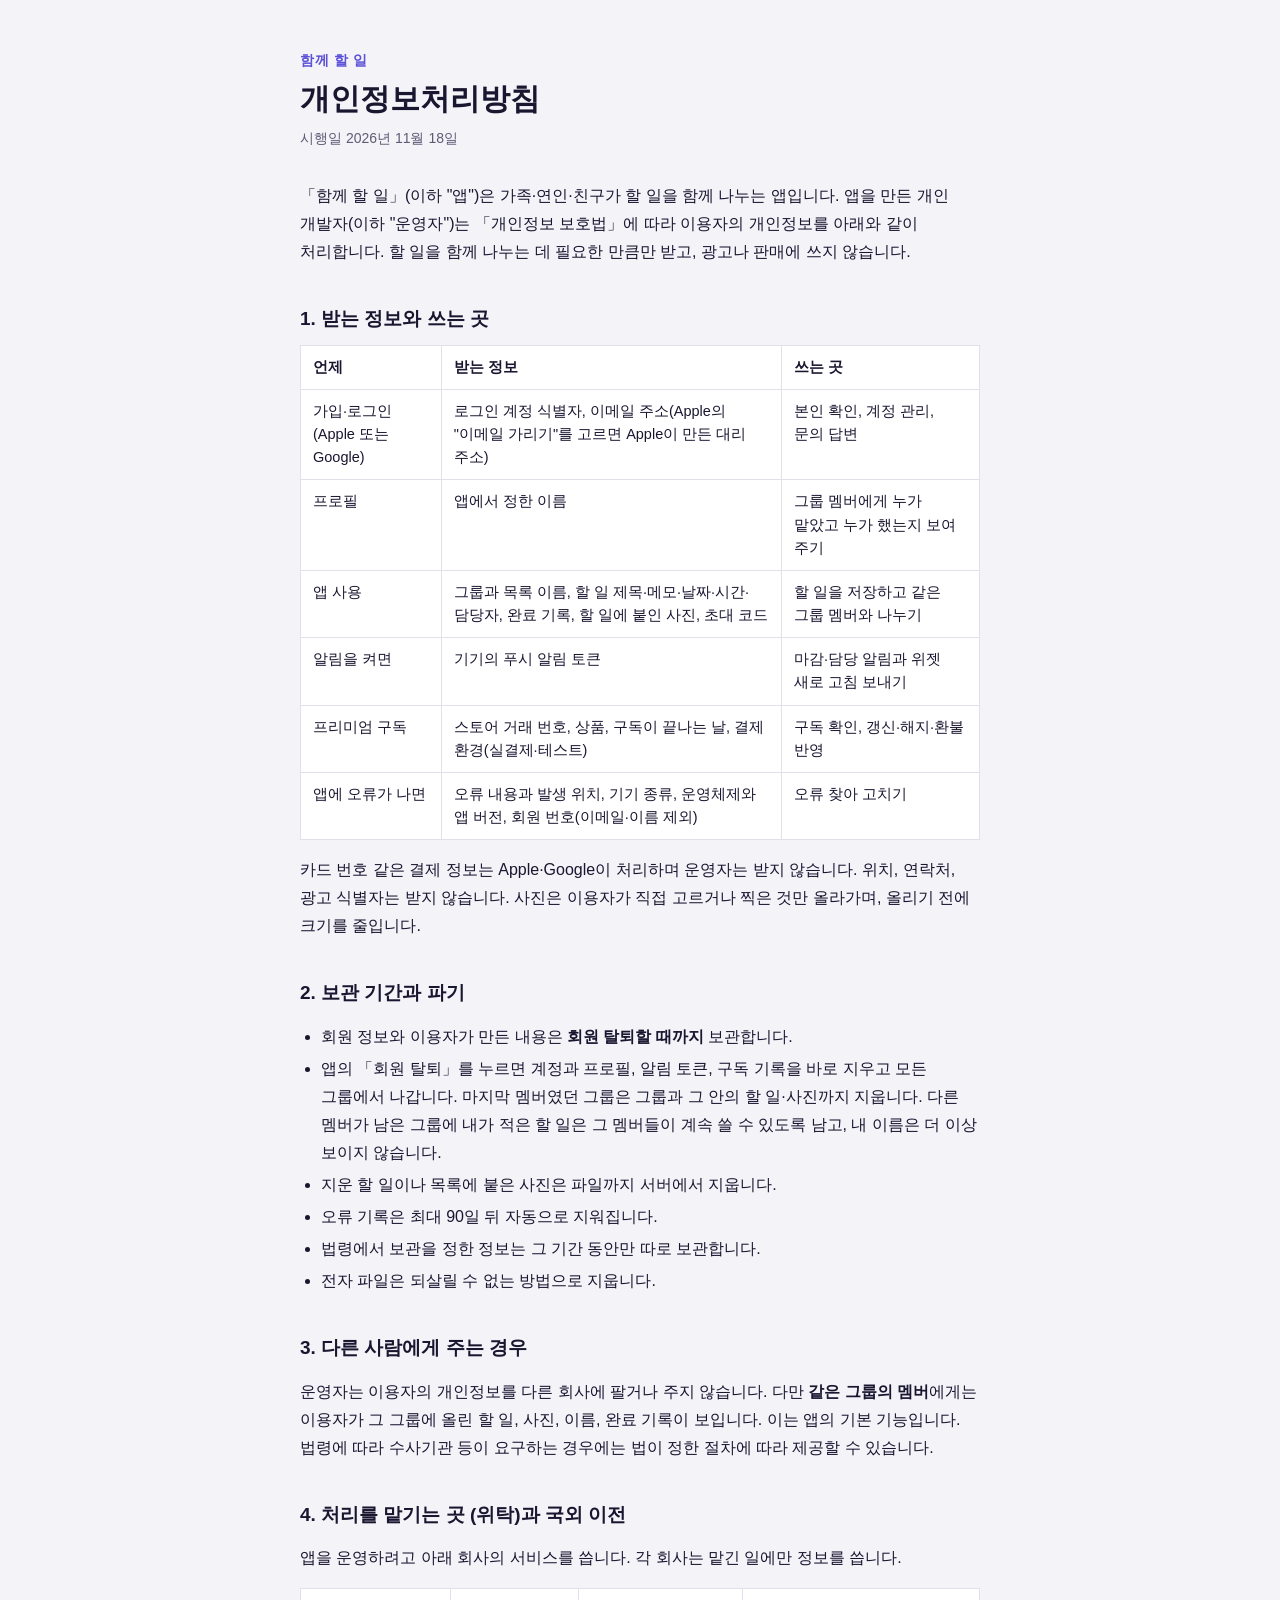
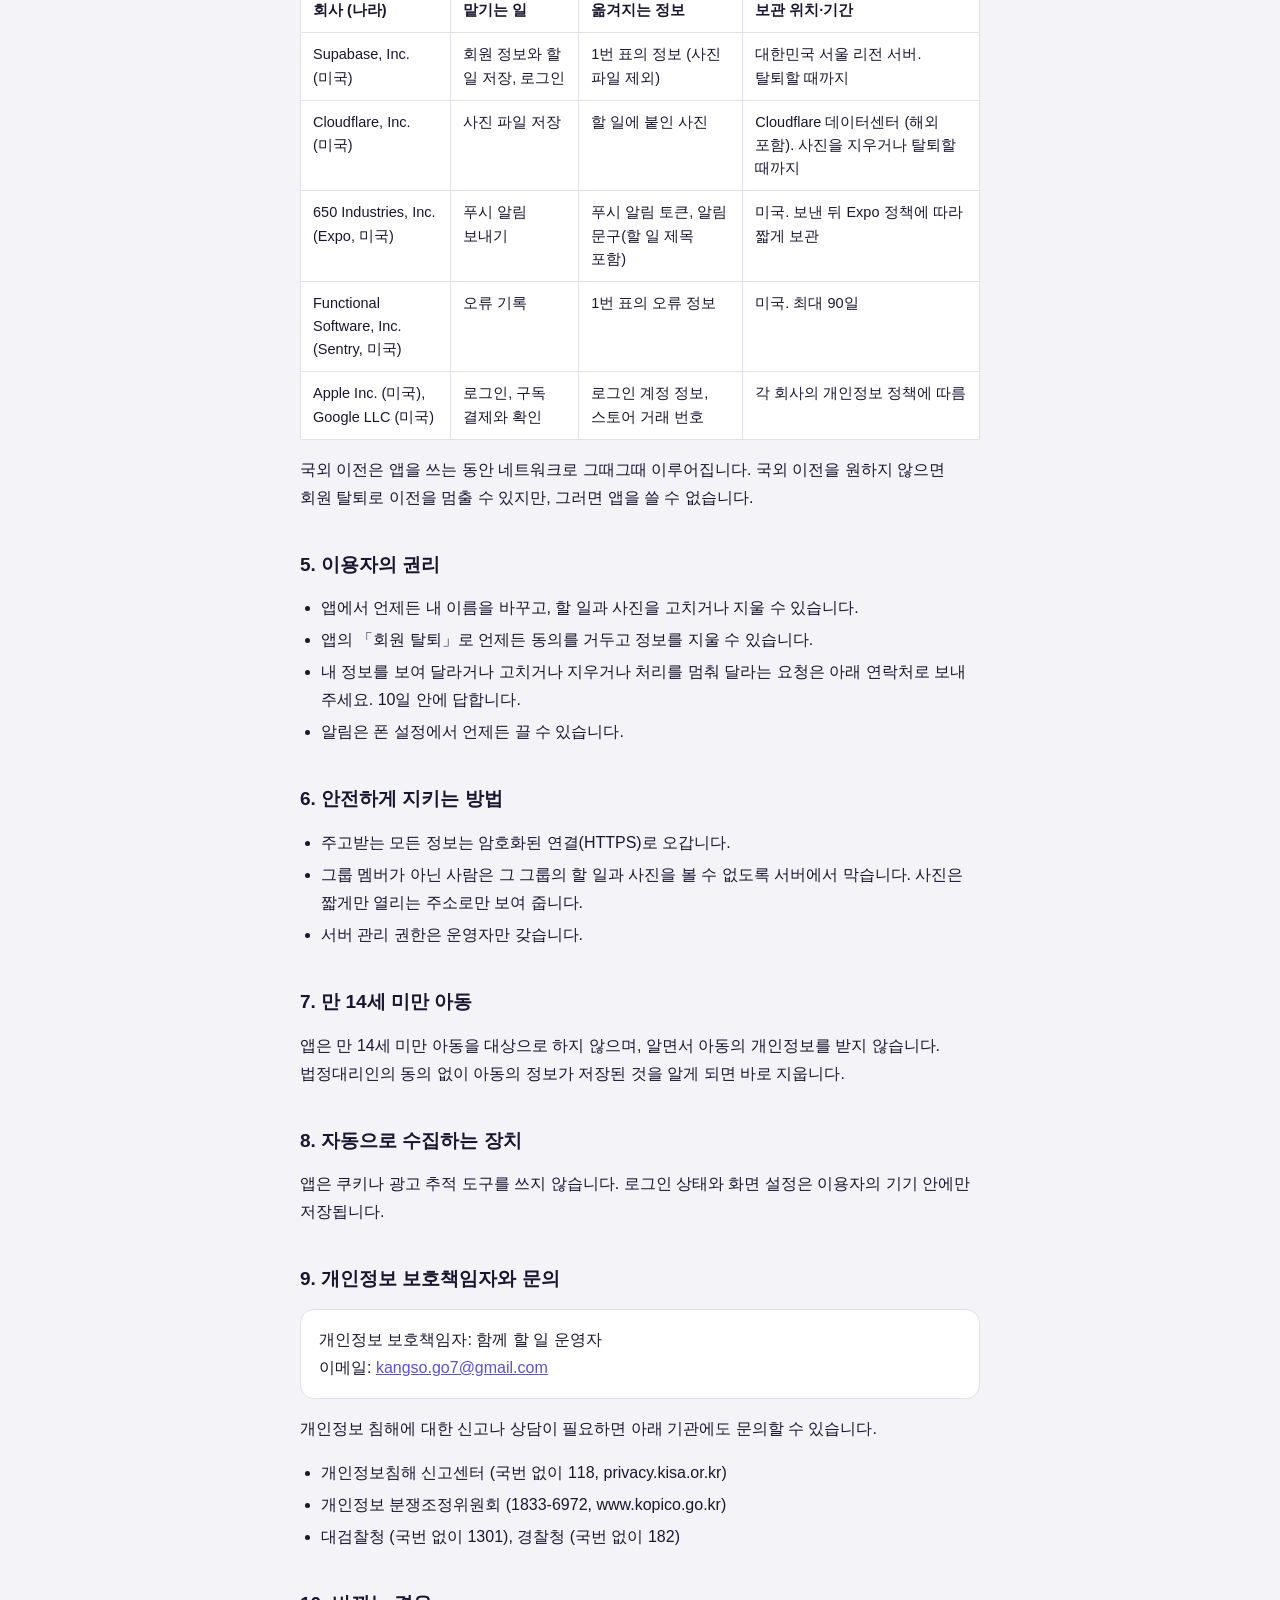
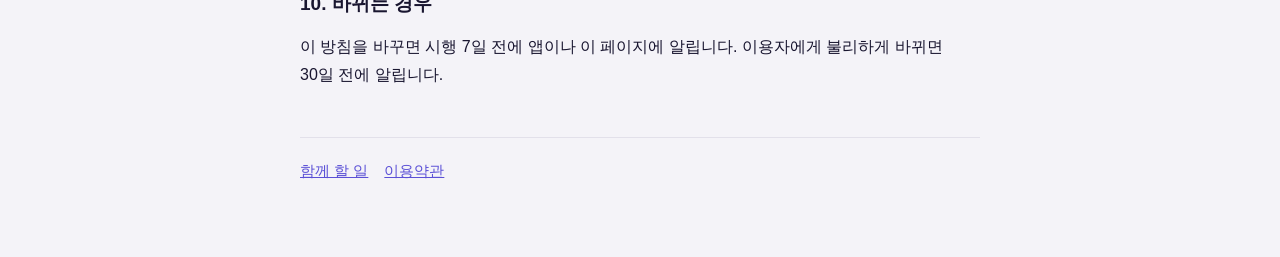
==== privacy.html @ c5f5b095 "Privacy policy and terms for 함께 할 일" ====
<!doctype html>
<html lang="ko">
<head>
<meta charset="utf-8">
<meta name="viewport" content="width=device-width, initial-scale=1, viewport-fit=cover">
<title>개인정보처리방침 · 함께 할 일</title>
<link rel="stylesheet" href="style.css">
</head>
<body>
<main>
<p class="eyebrow">함께 할 일</p>
<h1>개인정보처리방침</h1>
<p class="meta">시행일 2026년 11월 18일</p>

<p>「함께 할 일」(이하 "앱")은 가족·연인·친구가 할 일을 함께 나누는 앱입니다. 앱을 만든 개인 개발자(이하 "운영자")는 「개인정보 보호법」에 따라 이용자의 개인정보를 아래와 같이 처리합니다. 할 일을 함께 나누는 데 필요한 만큼만 받고, 광고나 판매에 쓰지 않습니다.</p>

<h2>1. 받는 정보와 쓰는 곳</h2>
<div class="table">
<table>
<thead><tr><th>언제</th><th>받는 정보</th><th>쓰는 곳</th></tr></thead>
<tbody>
<tr><td>가입·로그인 (Apple 또는 Google)</td><td>로그인 계정 식별자, 이메일 주소(Apple의 "이메일 가리기"를 고르면 Apple이 만든 대리 주소)</td><td>본인 확인, 계정 관리, 문의 답변</td></tr>
<tr><td>프로필</td><td>앱에서 정한 이름</td><td>그룹 멤버에게 누가 맡았고 누가 했는지 보여 주기</td></tr>
<tr><td>앱 사용</td><td>그룹과 목록 이름, 할 일 제목·메모·날짜·시간·담당자, 완료 기록, 할 일에 붙인 사진, 초대 코드</td><td>할 일을 저장하고 같은 그룹 멤버와 나누기</td></tr>
<tr><td>알림을 켜면</td><td>기기의 푸시 알림 토큰</td><td>마감·담당 알림과 위젯 새로 고침 보내기</td></tr>
<tr><td>프리미엄 구독</td><td>스토어 거래 번호, 상품, 구독이 끝나는 날, 결제 환경(실결제·테스트)</td><td>구독 확인, 갱신·해지·환불 반영</td></tr>
<tr><td>앱에 오류가 나면</td><td>오류 내용과 발생 위치, 기기 종류, 운영체제와 앱 버전, 회원 번호(이메일·이름 제외)</td><td>오류 찾아 고치기</td></tr>
</tbody>
</table>
</div>
<p>카드 번호 같은 결제 정보는 Apple·Google이 처리하며 운영자는 받지 않습니다. 위치, 연락처, 광고 식별자는 받지 않습니다. 사진은 이용자가 직접 고르거나 찍은 것만 올라가며, 올리기 전에 크기를 줄입니다.</p>

<h2>2. 보관 기간과 파기</h2>
<ul>
<li>회원 정보와 이용자가 만든 내용은 <b>회원 탈퇴할 때까지</b> 보관합니다.</li>
<li>앱의 「회원 탈퇴」를 누르면 계정과 프로필, 알림 토큰, 구독 기록을 바로 지우고 모든 그룹에서 나갑니다. 마지막 멤버였던 그룹은 그룹과 그 안의 할 일·사진까지 지웁니다. 다른 멤버가 남은 그룹에 내가 적은 할 일은 그 멤버들이 계속 쓸 수 있도록 남고, 내 이름은 더 이상 보이지 않습니다.</li>
<li>지운 할 일이나 목록에 붙은 사진은 파일까지 서버에서 지웁니다.</li>
<li>오류 기록은 최대 90일 뒤 자동으로 지워집니다.</li>
<li>법령에서 보관을 정한 정보는 그 기간 동안만 따로 보관합니다.</li>
<li>전자 파일은 되살릴 수 없는 방법으로 지웁니다.</li>
</ul>

<h2>3. 다른 사람에게 주는 경우</h2>
<p>운영자는 이용자의 개인정보를 다른 회사에 팔거나 주지 않습니다. 다만 <b>같은 그룹의 멤버</b>에게는 이용자가 그 그룹에 올린 할 일, 사진, 이름, 완료 기록이 보입니다. 이는 앱의 기본 기능입니다. 법령에 따라 수사기관 등이 요구하는 경우에는 법이 정한 절차에 따라 제공할 수 있습니다.</p>

<h2>4. 처리를 맡기는 곳 (위탁)과 국외 이전</h2>
<p>앱을 운영하려고 아래 회사의 서비스를 씁니다. 각 회사는 맡긴 일에만 정보를 씁니다.</p>
<div class="table">
<table>
<thead><tr><th>회사 (나라)</th><th>맡기는 일</th><th>옮겨지는 정보</th><th>보관 위치·기간</th></tr></thead>
<tbody>
<tr><td>Supabase, Inc. (미국)</td><td>회원 정보와 할 일 저장, 로그인</td><td>1번 표의 정보 (사진 파일 제외)</td><td>대한민국 서울 리전 서버. 탈퇴할 때까지</td></tr>
<tr><td>Cloudflare, Inc. (미국)</td><td>사진 파일 저장</td><td>할 일에 붙인 사진</td><td>Cloudflare 데이터센터 (해외 포함). 사진을 지우거나 탈퇴할 때까지</td></tr>
<tr><td>650 Industries, Inc. (Expo, 미국)</td><td>푸시 알림 보내기</td><td>푸시 알림 토큰, 알림 문구(할 일 제목 포함)</td><td>미국. 보낸 뒤 Expo 정책에 따라 짧게 보관</td></tr>
<tr><td>Functional Software, Inc. (Sentry, 미국)</td><td>오류 기록</td><td>1번 표의 오류 정보</td><td>미국. 최대 90일</td></tr>
<tr><td>Apple Inc. (미국), Google LLC (미국)</td><td>로그인, 구독 결제와 확인</td><td>로그인 계정 정보, 스토어 거래 번호</td><td>각 회사의 개인정보 정책에 따름</td></tr>
</tbody>
</table>
</div>
<p>국외 이전은 앱을 쓰는 동안 네트워크로 그때그때 이루어집니다. 국외 이전을 원하지 않으면 회원 탈퇴로 이전을 멈출 수 있지만, 그러면 앱을 쓸 수 없습니다.</p>

<h2>5. 이용자의 권리</h2>
<ul>
<li>앱에서 언제든 내 이름을 바꾸고, 할 일과 사진을 고치거나 지울 수 있습니다.</li>
<li>앱의 「회원 탈퇴」로 언제든 동의를 거두고 정보를 지울 수 있습니다.</li>
<li>내 정보를 보여 달라거나 고치거나 지우거나 처리를 멈춰 달라는 요청은 아래 연락처로 보내 주세요. 10일 안에 답합니다.</li>
<li>알림은 폰 설정에서 언제든 끌 수 있습니다.</li>
</ul>

<h2>6. 안전하게 지키는 방법</h2>
<ul>
<li>주고받는 모든 정보는 암호화된 연결(HTTPS)로 오갑니다.</li>
<li>그룹 멤버가 아닌 사람은 그 그룹의 할 일과 사진을 볼 수 없도록 서버에서 막습니다. 사진은 짧게만 열리는 주소로만 보여 줍니다.</li>
<li>서버 관리 권한은 운영자만 갖습니다.</li>
</ul>

<h2>7. 만 14세 미만 아동</h2>
<p>앱은 만 14세 미만 아동을 대상으로 하지 않으며, 알면서 아동의 개인정보를 받지 않습니다. 법정대리인의 동의 없이 아동의 정보가 저장된 것을 알게 되면 바로 지웁니다.</p>

<h2>8. 자동으로 수집하는 장치</h2>
<p>앱은 쿠키나 광고 추적 도구를 쓰지 않습니다. 로그인 상태와 화면 설정은 이용자의 기기 안에만 저장됩니다.</p>

<h2>9. 개인정보 보호책임자와 문의</h2>
<div class="note">
<p style="margin:0">개인정보 보호책임자: 함께 할 일 운영자<br>이메일: <a href="mailto:kangso.go7@gmail.com">kangso.go7@gmail.com</a></p>
</div>
<p>개인정보 침해에 대한 신고나 상담이 필요하면 아래 기관에도 문의할 수 있습니다.</p>
<ul>
<li>개인정보침해 신고센터 (국번 없이 118, privacy.kisa.or.kr)</li>
<li>개인정보 분쟁조정위원회 (1833-6972, www.kopico.go.kr)</li>
<li>대검찰청 (국번 없이 1301), 경찰청 (국번 없이 182)</li>
</ul>

<h2>10. 바뀌는 경우</h2>
<p>이 방침을 바꾸면 시행 7일 전에 앱이나 이 페이지에 알립니다. 이용자에게 불리하게 바뀌면 30일 전에 알립니다.</p>

<nav><a href="./">함께 할 일</a><a href="terms.html">이용약관</a></nav>
</main>
</body>
</html>
---- style.css ----
:root {
  --bg: #f4f3f8;
  --card: #ffffff;
  --text: #191630;
  --sub: #5f5b75;
  --line: #e2e0ea;
  --accent: #5b50d6;
  color-scheme: light;
}
@media (prefers-color-scheme: dark) {
  :root {
    --bg: #121119;
    --card: #1a1923;
    --text: #f5f4fa;
    --sub: #aaa7b8;
    --line: #2c2a38;
    --accent: #a29bf5;
    color-scheme: dark;
  }
}
* { box-sizing: border-box; }
body {
  margin: 0;
  background: var(--bg);
  color: var(--text);
  font: 16px/1.75 -apple-system, BlinkMacSystemFont, 'Apple SD Gothic Neo', 'Noto Sans KR', 'Malgun Gothic', sans-serif;
  word-break: keep-all;
  overflow-wrap: anywhere;
}
main {
  max-width: 720px;
  margin: 0 auto;
  padding-block: 48px 72px;
  padding-left: max(20px, env(safe-area-inset-left, 0px));
  padding-right: max(20px, env(safe-area-inset-right, 0px));
}
.eyebrow { margin: 0 0 6px; font-size: 14px; font-weight: 700; letter-spacing: 0.04em; color: var(--accent); }
h1 { margin: 0 0 8px; font-size: 30px; line-height: 1.3; text-wrap: balance; }
.meta { margin: 0 0 32px; color: var(--sub); font-size: 14px; }
h2 { margin: 40px 0 10px; font-size: 19px; line-height: 1.4; }
h3 { margin: 22px 0 6px; font-size: 16px; }
p, li { color: var(--text); }
ul, ol { padding-left: 1.3em; }
li + li { margin-top: 4px; }
a { color: var(--accent); }
.note { background: var(--card); border: 1px solid var(--line); border-radius: 14px; padding: 16px 18px; margin: 16px 0; }
.table { overflow-x: auto; margin: 12px 0; }
table { border-collapse: collapse; width: 100%; min-width: 560px; font-size: 14.5px; background: var(--card); }
th, td { border: 1px solid var(--line); padding: 10px 12px; text-align: left; vertical-align: top; line-height: 1.6; }
th { font-weight: 700; }
nav { display: flex; gap: 16px; flex-wrap: wrap; margin-top: 48px; padding-top: 20px; border-top: 1px solid var(--line); font-size: 15px; }
.cards { display: grid; gap: 12px; margin-top: 24px; }
.cards a { display: block; background: var(--card); border: 1px solid var(--line); border-radius: 16px; padding: 18px 20px; text-decoration: none; color: var(--text); font-weight: 700; font-size: 17px; }
.cards a span { display: block; font-weight: 400; font-size: 14px; color: var(--sub); }
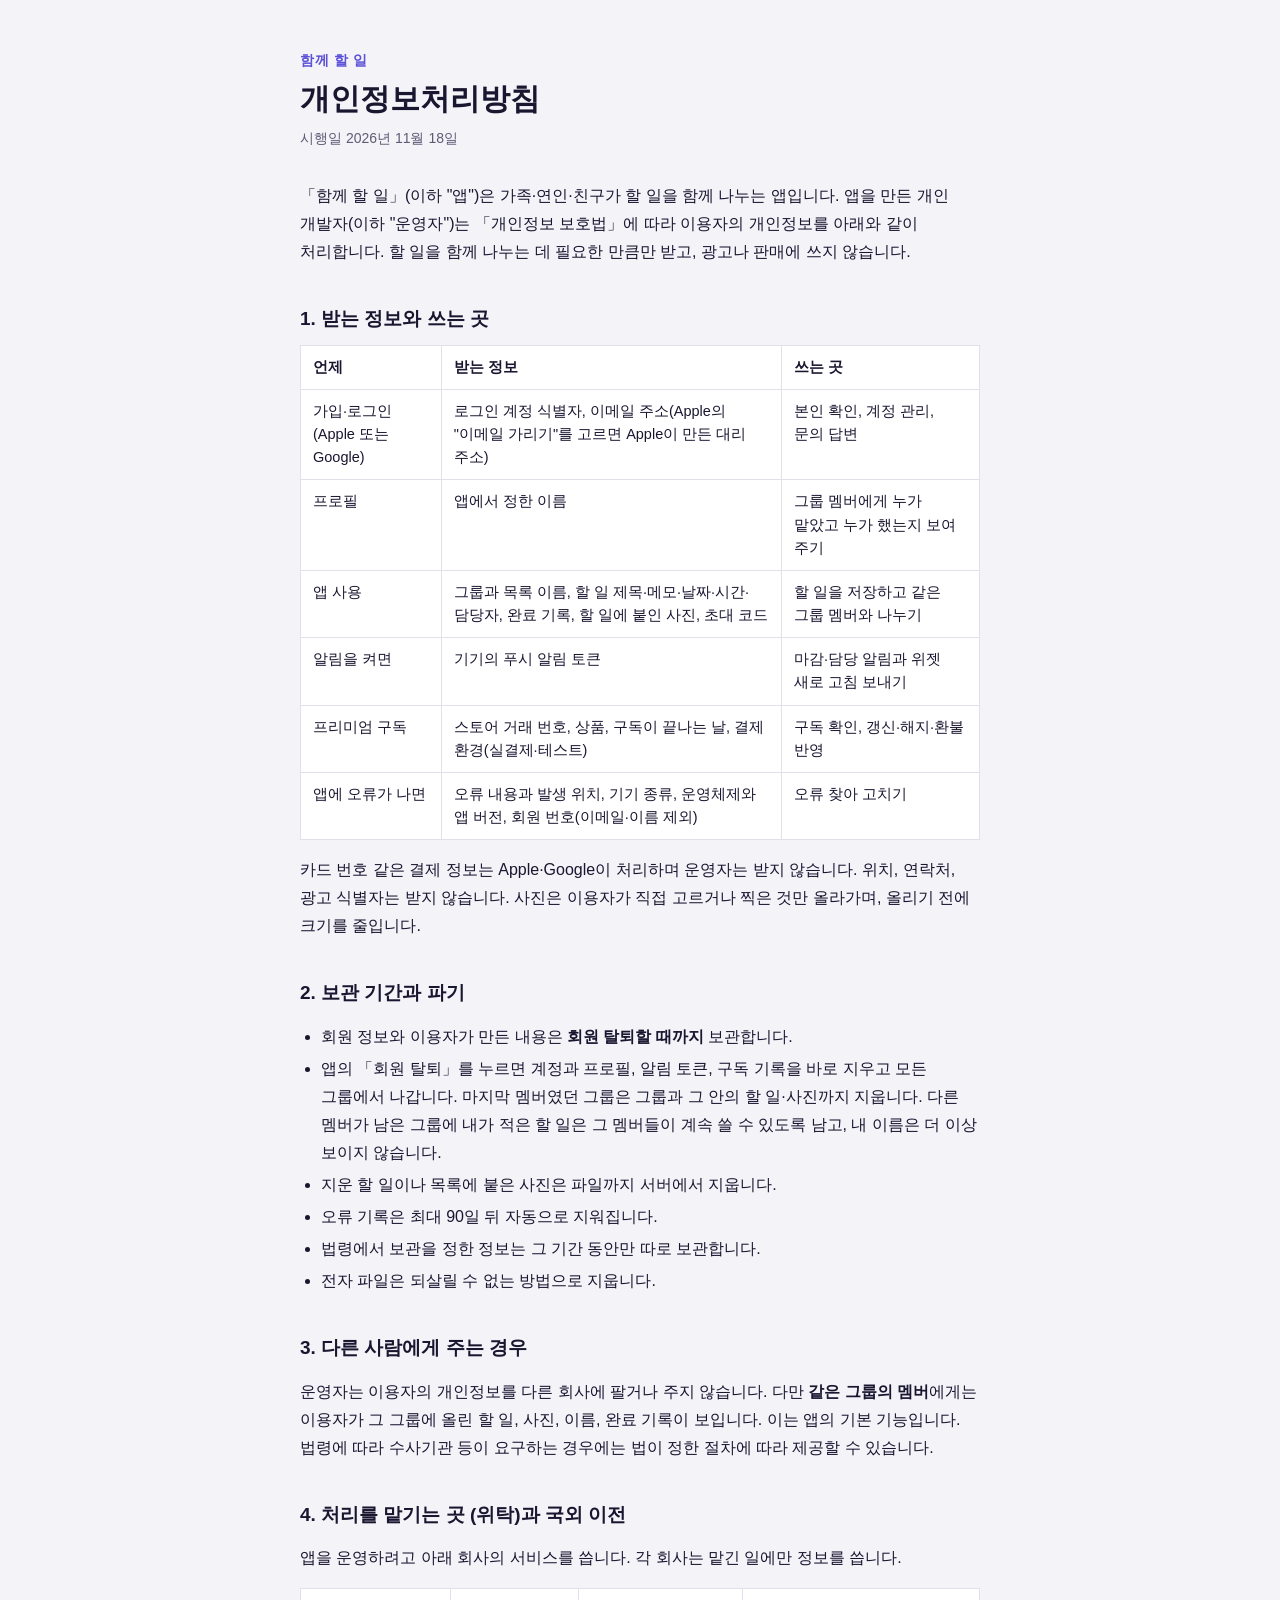
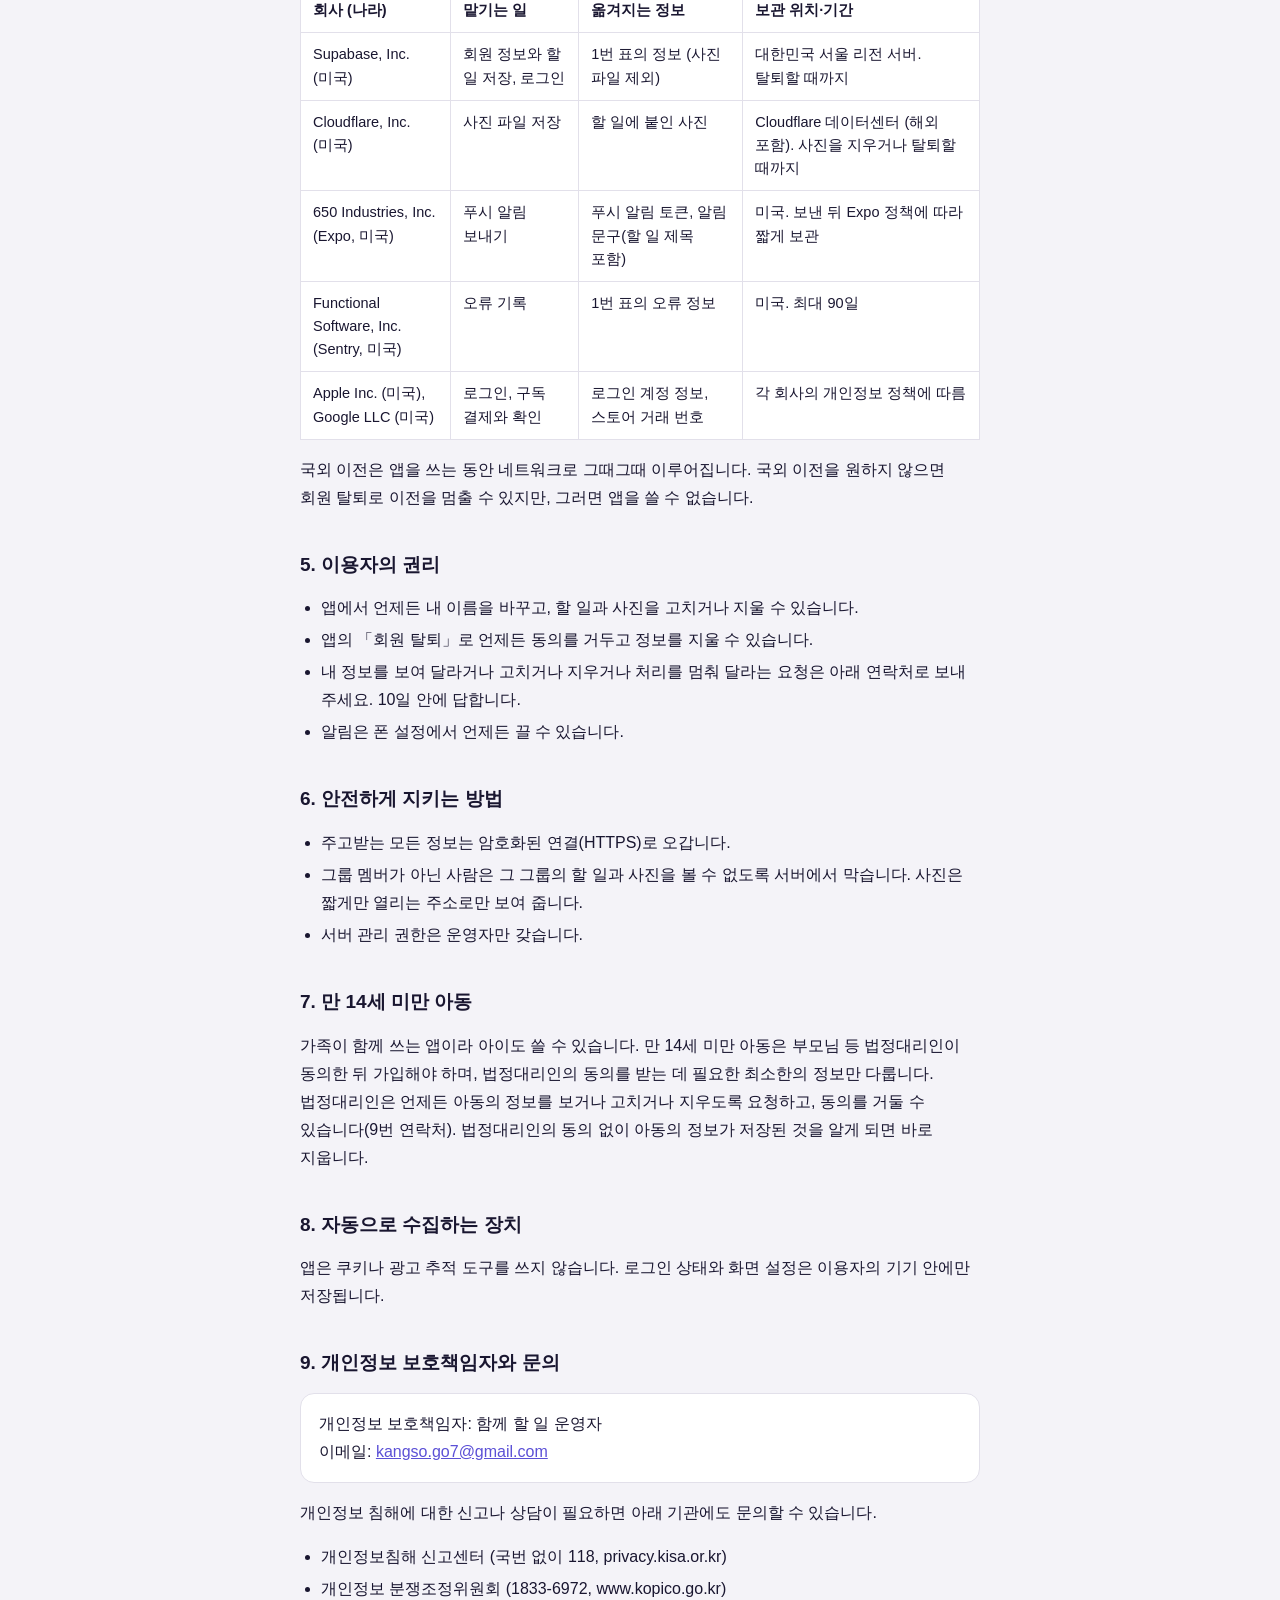
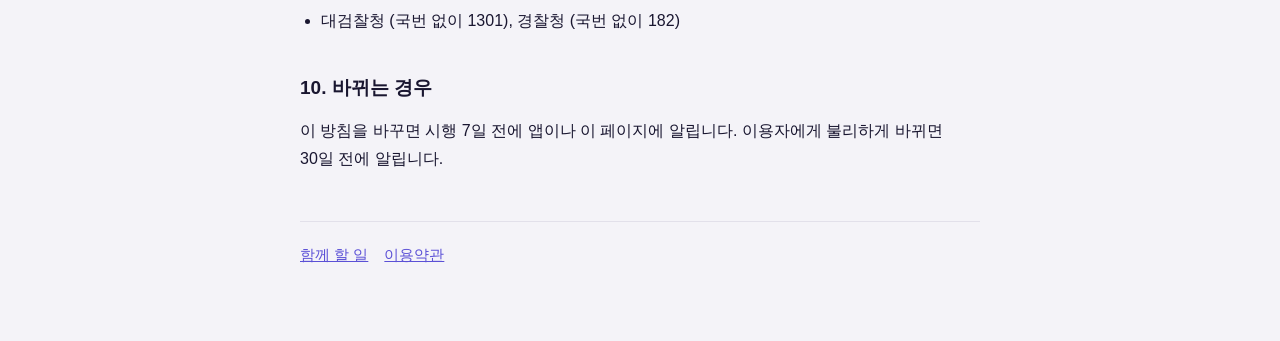
==== commit 2e2157f4: "Under-14 users may join with guardian consent" ====
--- a/privacy.html
+++ b/privacy.html
@@ -75,7 +75,7 @@
 </ul>
 
 <h2>7. 만 14세 미만 아동</h2>
-<p>앱은 만 14세 미만 아동을 대상으로 하지 않으며, 알면서 아동의 개인정보를 받지 않습니다. 법정대리인의 동의 없이 아동의 정보가 저장된 것을 알게 되면 바로 지웁니다.</p>
+<p>가족이 함께 쓰는 앱이라 아이도 쓸 수 있습니다. 만 14세 미만 아동은 부모님 등 법정대리인이 동의한 뒤 가입해야 하며, 법정대리인의 동의를 받는 데 필요한 최소한의 정보만 다룹니다. 법정대리인은 언제든 아동의 정보를 보거나 고치거나 지우도록 요청하고, 동의를 거둘 수 있습니다(9번 연락처). 법정대리인의 동의 없이 아동의 정보가 저장된 것을 알게 되면 바로 지웁니다.</p>
 
 <h2>8. 자동으로 수집하는 장치</h2>
 <p>앱은 쿠키나 광고 추적 도구를 쓰지 않습니다. 로그인 상태와 화면 설정은 이용자의 기기 안에만 저장됩니다.</p>
@@ -96,5 +96,13 @@
 
 <nav><a href="./">함께 할 일</a><a href="terms.html">이용약관</a></nav>
 </main>
+<script>
+document.querySelectorAll("table").forEach(function (t) {
+  var heads = Array.prototype.map.call(t.querySelectorAll("thead th"), function (th) { return th.textContent; });
+  t.querySelectorAll("tbody tr").forEach(function (tr) {
+    Array.prototype.forEach.call(tr.children, function (td, i) { td.setAttribute("data-label", heads[i] || ""); });
+  });
+});
+</script>
 </body>
 </html>
--- a/style.css
+++ b/style.css
@@ -52,3 +52,12 @@
 .cards { display: grid; gap: 12px; margin-top: 24px; }
 .cards a { display: block; background: var(--card); border: 1px solid var(--line); border-radius: 16px; padding: 18px 20px; text-decoration: none; color: var(--text); font-weight: 700; font-size: 17px; }
 .cards a span { display: block; font-weight: 400; font-size: 14px; color: var(--sub); }
+@media (max-width: 600px) {
+  table { min-width: 0; background: transparent; }
+  thead { display: none; }
+  table, tbody, tr, td { display: block; width: 100%; }
+  tr { background: var(--card); border: 1px solid var(--line); border-radius: 14px; padding: 12px 14px; margin-bottom: 10px; }
+  td { border: 0; padding: 3px 0; }
+  td:first-child { font-weight: 700; font-size: 15.5px; padding-bottom: 6px; }
+  td[data-label]:not(:first-child)::before { content: attr(data-label); display: block; font-size: 12.5px; font-weight: 700; color: var(--sub); }
+}
